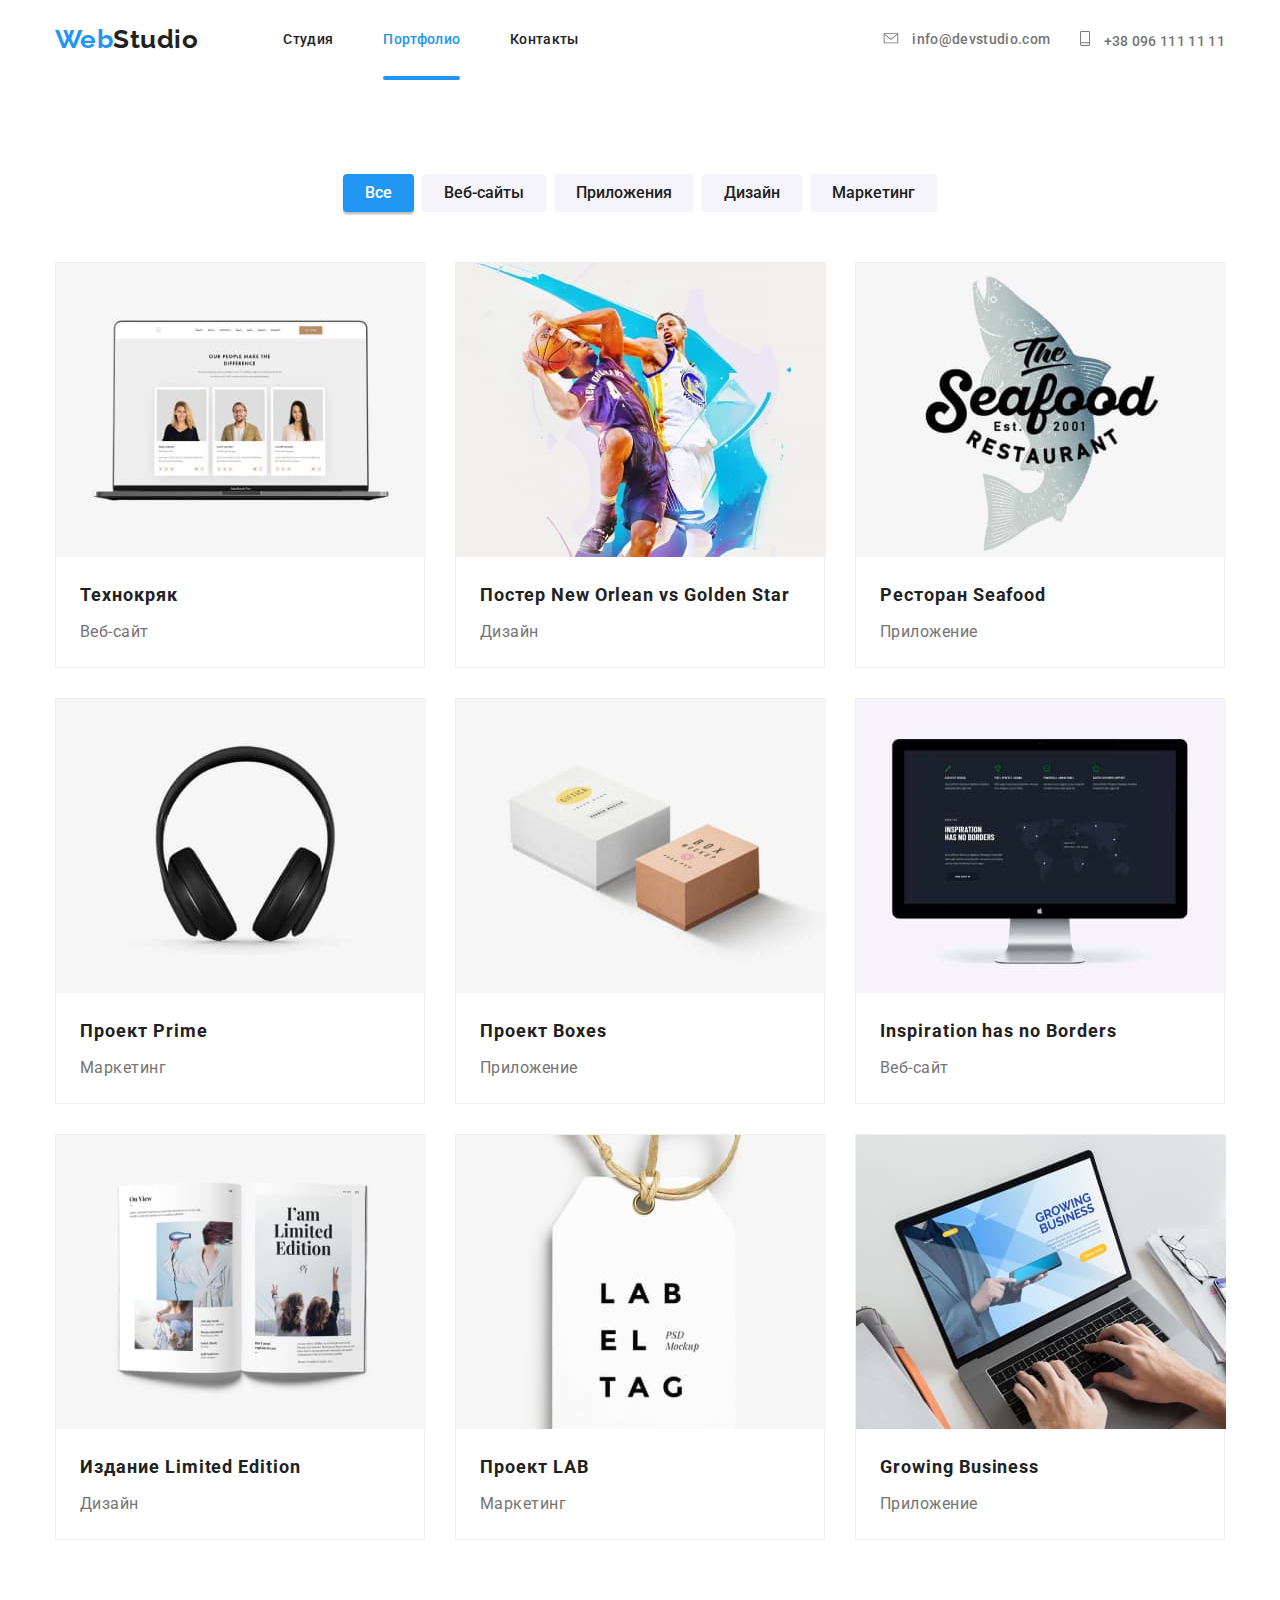
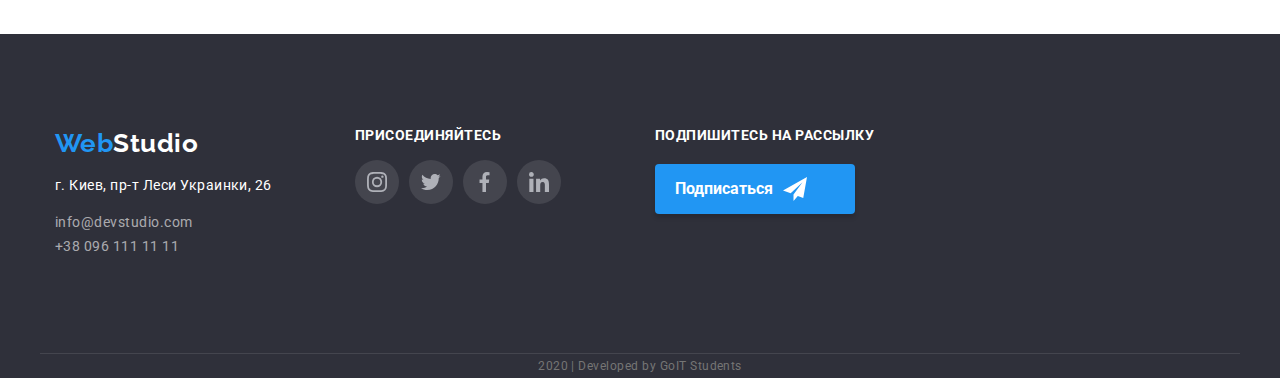
==== portfolio.html @ 700d6a3a "create rep" ====
<!DOCTYPE html>
<html lang="ru">

<head>
    <meta charset="UTF-8" />
    <meta name="viewport" content="width=device-width, initial-scale=1.0" />
    <title>Document</title>
    <link href="https://fonts.googleapis.com/css2?family=Raleway:wght@700&family=Roboto:wght@400;700;900&display=swap"
        rel="stylesheet">
    <link rel="stylesheet" href="./CSS/normalize.css">
    <link rel="stylesheet" href="./CSS/main.css" />
</head>

<body>
    <header>
        <div class="container">
            <a href="index.html" class="logo text-style-bold"><span class="logo-first"> Web</span>Studio</a>

            <nav>
                <ul class="site-nav list">
                    <li class="item">
                        <a href="index.html" class="main-menu link ">Студия</a>
                    </li>
                    <li class="item">
                        <a href="portfolio.html" class="main-menu link current-page">Портфолио</a>
                    </li>
                    <li class="item">
                        <a href="#" class="main-menu link">Контакты</a>
                    </li>
                </ul>
            </nav>
            <ul class="head-contact list">
                <li class="item">
                    <a href="mailto:info@devstudio.com" class="contacts-header link">
                        <svg class="mail-icon">
                            <use href="./img/symbol-defs.svg#icon-mail-logo"></use>
                        </svg>
                        info@devstudio.com </a>
                </li>
                <li class="item">
                    <a href="tel:+380961111111" class="contacts-header link">
                        <svg class="phone-icon">
                            <use href="./img/symbol-defs.svg#icon-logo-phone"></use>
                        </svg>
                        +38 096 111 11 11</a>
                </li>
            </ul>
        </div>
    </header>
    <main>
        <div class="container  container-filter">
            <ul class="list filter-list">
                <li class="item"> <button class="filter link-filter curent-filter"> Все </button> </li>
                <li class="item"> <button class="filter link-filter"> Веб-сайты </button> </li>
                <li class="item"> <button class="filter link-filter"> Приложения </button> </li>
                <li class="item"> <button class="filter link-filter"> Дизайн </button></li>
                <li class="item"> <button class="filter link-filter"> Маркетинг </button> </li>
            </ul>
        </div>
        <div class="container container-portfolio ">
            <section>
                <ul class="list portfolio-list">
                    <li class="item"><a href="#" class="portfolio-link-card">
                            <div class="overlay-portfolio">
                                <img src="./img/technokryak.jpg" alt="ноутбук">
                                <p class="portfolio-description">Технокряк это современная площадка распространения
                                    коронавируса.
                                    Компании используют эту платформу для
                                    цифрового шпионажа и атак на защищённые сервера конкурентов
                                </p>
                            </div>
                            <h2 class="portfolio-title text-style-bold">Технокряк</h2>
                            <p class="category-portfolio">Веб-сайт</p>

                        </a>
                    </li>

                    <li class="item"><a href="#" class="portfolio-link-card">
                            <div class="overlay-portfolio">
                                <img src="./img/poster-new-orlean.jpg" alt="баскетболл">
                                <p class="portfolio-description">Технокряк это современная площадка распространения
                                    коронавируса.
                                    Компании используют эту платформу для
                                    цифрового шпионажа и атак на защищённые сервера конкурентов
                                </p>
                            </div>
                            <h2 class="portfolio-title text-style-bold">Постер New Orlean vs Golden Star</h2>
                            <p class="category-portfolio">Дизайн</p>
                        </a>
                    </li>

                    <li class="item"><a href="#" class="portfolio-link-card">
                            <div class="overlay-portfolio">

                                <img src="./img/seafood.jpg" alt="логотоп ресторана">
                                <p class="portfolio-description">Технокряк это современная площадка распространения
                                    коронавируса.
                                    Компании используют эту платформу для
                                    цифрового шпионажа и атак на защищённые сервера конкурентов
                                </p>
                            </div>

                            <h2 class="portfolio-title text-style-bold">Ресторан Seafood </h2>
                            <p class="category-portfolio">Приложение</p>
                        </a>
                    </li>

                    <li class="item"><a href="#" class="portfolio-link-card">
                            <div class="overlay-portfolio">

                                <img src="./img/project-prime.jpg" alt="наушники">
                                <p class="portfolio-description">Технокряк это современная площадка распространения
                                    коронавируса.
                                    Компании используют эту платформу для
                                    цифрового шпионажа и атак на защищённые сервера конкурентов
                                </p>
                            </div>

                            <h2 class="portfolio-title text-style-bold">Проект Prime </h2>
                            <p class="category-portfolio">Маркетинг</p>
                        </a>
                    </li>

                    <li class="item"><a href="#" class="portfolio-link-card">
                            <div class="overlay-portfolio">

                                <img src="./img/poject-boxes.jpg" alt="коробки">
                                <p class="portfolio-description">Технокряк это современная площадка распространения
                                    коронавируса.
                                    Компании используют эту платформу для
                                    цифрового шпионажа и атак на защищённые сервера конкурентов
                                </p>
                            </div>

                            <h2 class="portfolio-title text-style-bold">Проект Boxes </h2>
                            <p class="category-portfolio">Приложение</p>
                        </a>
                    </li>

                    <li class="item"><a href="#" class="portfolio-link-card">
                            <div class="overlay-portfolio">
                                <img src="./img/mac.jpg" alt="монитор">

                                <p class="portfolio-description">Технокряк это современная площадка распространения
                                    коронавируса.
                                    Компании используют эту платформу для
                                    цифрового шпионажа и атак на защищённые сервера конкурентов
                                </p>
                            </div>
                            <h2 class="portfolio-title text-style-bold">Inspiration has no Borders </h2>
                            <p class="category-portfolio">Веб-сайт</p>
                        </a>
                    </li>

                    <li class="item"><a href="#" class="portfolio-link-card">
                            <div class="overlay-portfolio">
                                <img src="./img/limited-edition.jpg" alt="книга">
                                <p class="portfolio-description">Технокряк это современная площадка распространения
                                    коронавируса.
                                    Компании используют эту платформу для
                                    цифрового шпионажа и атак на защищённые сервера конкурентов
                                </p>
                            </div>
                            <h2 class="portfolio-title text-style-bold">Издание Limited Edition </h2>
                            <p class="category-portfolio">Дизайн</p>
                        </a>
                    </li>

                    <li class="item"><a href="#" class="portfolio-link-card">
                            <div class="overlay-portfolio">
                                <img src="./img/project-lab.jpg" alt="бирка">
                                <p class="portfolio-description">Технокряк это современная площадка распространения
                                    коронавируса.
                                    Компании используют эту платформу для
                                    цифрового шпионажа и атак на защищённые сервера конкурентов
                                </p>
                            </div>

                            <h2 class="portfolio-title text-style-bold">Проект LAB </h2>
                            <p class="category-portfolio">Маркетинг</p>
                        </a>
                    </li>

                    <li class="item"><a href="#" class="portfolio-link-card">
                            <div class="overlay-portfolio">
                                <img src="./img/macbook.jpg" alt="ноутбук">
                                <p class="portfolio-description">Технокряк это современная площадка распространения
                                    коронавируса.
                                    Компании используют эту платформу для
                                    цифрового шпионажа и атак на защищённые сервера конкурентов
                                </p>
                            </div>
                            <h2 class="portfolio-title text-style-bold">Growing Business </h2>
                            <p class="category-portfolio">Приложение</p>
                        </a>
                    </li>

                </ul>
            </section>
        </div>
    </main>

    <footer>
        <div class="container">
            <div class="for-align">
                <a href="index.html" class="logo-footer text-style-bold"><span class="logo-first"> Web</span>Studio</a>
                <address>
                    <p class="adress">г. Киев, пр-т Леси Украинки, 26</p>
                    <a href=" mailto:info@devstudio.com" class="link footer-link">
                        info@devstudio.com
                    </a>
                    <a href="tel:+380961111111" class="link footer-link">+38 096 111 11 11</a>
                </address>
            </div>

            <div class="for-align">
                <h4 class="footer-title">присоединяйтесь</h4>
                <ul class="list social-networks footer-social-networks">
                    <li class="item">
                        <button class="but-social-net">
                            <svg class="soc-icon">
                                <use href="./img/symbol-defs.svg#icon-instagram"></use>
                            </svg>
                        </button>
                    </li>
                    <li class="item">
                        <button class="but-social-net">
                            <svg class="soc-icon">
                                <use href="./img/symbol-defs.svg#icon-twitter"></use>
                            </svg>
                        </button>
                    </li>
                    <li class="item">
                        <button class="but-social-net">
                            <svg class="soc-icon">
                                <use href="./img/symbol-defs.svg#icon-facebook"></use>
                            </svg>
                        </button>
                    </li>
                    <li class="item">
                        <button class="but-social-net">
                            <svg class="soc-icon">
                                <use href="./img/symbol-defs.svg#icon-linkedin"></use>
                            </svg>
                        </button>
                    </li>
                </ul>
            </div>
            <div class="for-align">
                <h4 class="footer-title">Подпишитесь на рассылку</h4>
                <button class="subscribe-btn text-style-bold">Подписаться
                    <svg class="send-icon">
                        <use href="./img/symbol-defs.svg#send-icon"></use>
                    </svg>
                </button>
            </div>
        </div>

        <p class="copyright">
            2020 | Developed by GoIT Students
        </p>
    </footer>
</body>

</html>
---- CSS/main.css ----
:root {
  --primary-text-color: #757575;
  --title-text-color: #212121;
  --accent-color: #2196f3;
  --primary-background-color: #ffffff;
  --button-text: #ffffff;
  --white-text: #ffffff;
}

html {
  box-sizing: border-box;
}

*,
*::before,
*::after {
  box-sizing: inherit;
}

body {
  background-color: var(--primary-background-color);
  color: var(--primary-text-color);
  font-family: Roboto, sans-serif;
  font-size: 14px;
  line-height: 1.71;
  letter-spacing: 0.03rem;
}

a {
  text-decoration: none;
}

footer {
  background-color: #2f303a;
}

figure {
  margin: 0;
  padding: 0;
}

.list {
  list-style: none;
  padding: 0;
  margin: 0;
}

.text-style-bold {
  font-weight: 700;
}

.container {
  width: 1200px;
  margin: 0 auto;
  padding: 94px 15px 94px 15px;
}

header>.container {
  display: flex;
  align-items: center;
  margin: 0 auto 0 auto;
  padding: 0 15px;
}

.site-nav {
  display: flex;
  margin-left: 85px;
}

.site-nav .item:not(:last-child) {
  margin-right: 50px;
}

/* contacts */
.head-contact {
  display: flex;
  margin-left: auto;
}


.head-contact .item+.item {
  margin-left: 30px;
}


.phone-icon {
  width: 10px;
  height: 15px;
  margin-right: 10px;
  fill: currentColor;
}

.mail-icon {
  width: 16px;
  height: 11px;
  margin-right: 10px;
  fill: currentColor;
}

.main-menu {
  display: block;
  padding: 32px 0 32px 0;

  font-weight: 500;
  font-size: 14px;
  line-height: 1.14;
  letter-spacing: 0.02rem;
  color: var(--title-text-color);

  transform: scale(1.0);
  transition: transform 250ms cubic-bezier(0.4, 0, 0.2, 1),
  color 250ms cubic-bezier(0.4, 0, 0.2, 1);

}

.main-menu:hover,
.main-menu:focus {
  transform: scale(1.1);
}

.current-page:hover,
.current-page:focus {
  transform: scale(1.0);
}

.current-page {
  position: relative;
  color: var(--accent-color);
}

.current-page::after {
  content: '';
  position: absolute;
  left: 0;
  bottom: 0;

  display: block;
  width: 100%;
  height: 4px;
  border: none;
  border-radius: 2px;
  background-color: var(--accent-color);
}



.logo {
  color: var(--title-text-color);
  font-family: Raleway, sans-serif;
  font-size: 26px;
  line-height: 1.2px;
}

.logo-first {
  color: #2196f3;
}

.link:hover,
.link:focus {
  color: var(--accent-color);
}

.contacts-header {
  display: block;
  font-weight: 500;
  font-size: 14px;
  line-height: 1.2;
  letter-spacing: 0.02rem;
  color: var(--primary-text-color);

  transform: scale(1.0);
  transition: transform 250ms cubic-bezier(0.4, 0, 0.2, 1),
              color 250ms cubic-bezier(0.4, 0, 0.2, 1);


}

.contacts-header:hover,
.contacts-header:focus {
  transform: scale(1.1);
}


.hero-section {

  margin: 0 auto;
  max-width: 1600px;
  height: 600px;
  text-align: center;
  background-image:
    linear-gradient(to right, rgba(47, 48, 58, 0.8), rgba(47, 48, 58, 0.8)),
    url(../img/hero-img.jpg);
}

.hero {
  display: inline-block;
  margin: 200px auto 30px 0px;
  padding: 0;
  font-weight: 900;
  font-size: 44px;
  line-height: 1.36;
  color: var(--white-text)
}

.button-primary {
  display: block;
  margin-left: auto;
  margin-right: auto;
  width: 200px;
  height: 50px;
  color: var(--button-text);
  background-color: var(--accent-color);
  font-size: 16px;
  line-height: 1.87;
}

.advantages {
  display: flex;
  justify-content: space-between;
  margin-left: auto;
  margin-right: auto;
}

.container-adv {
  padding-bottom: 0;
}

.background-icon {
  display: flex;
  width: 270px;
  height: 120px;
  background-color: #F5F4FA;
}

.background-icon>svg {
  max-width: 70px;
  max-height: 70px;
  margin: auto;
}


.qualities-title {
  margin-top: 30px;
  margin-bottom: 0;
  line-height: 1.14;
  text-transform: uppercase;
  color: var(--title-text-color);
}

.qualities-discr {
  display: flex;
  align-self: center;
  width: 270px;
  height: 75px;
  margin: 10px 0 0 0;
  width: 270px;
}

.section-title {
  margin: 0;
  padding-bottom: 50px;

  font-size: 36px;
  line-height: 0.8;
  text-align: center;
  color: var(--title-text-color);
}

.specializing {
  display: flex;
  justify-content: space-between;
  margin: 0;
}

.activity-list {
  display: flex;
  width: 370px;
  height: 70px;
  align-items: center;
  justify-content: center;

  position: absolute;
  bottom: 0;

  text-transform: uppercase;
  line-height: 1.14;
  text-align: center;
  color: var(--button-text);
  background-color: rgba(47, 48, 58, 0.8);
}

.activity {
  position: relative;
  max-height: 294px;

}

.section-command {
  background-color: #F5F4FA;
}

.employees {
  display: flex;
  justify-content: space-between;
}

.employees>.item {
  margin: 0;
  padding: 0;
  padding-bottom: 24px;
  background-color: var(--primary-background-color);

  box-shadow: 0px 2px 1px rgba(0, 0, 0, 0.2),
    0px 1px 1px rgba(0, 0, 0, 0.14),
    0px 1px 3px rgba(0, 0, 0, 0.12);
  border-radius: 0px 0px 4px 4px;
}


.employees .item:not(:last-child) {
  margin-right: 30px;
}

.team-name {
  margin: 30px auto 0 auto;
  text-align: center;
  font-weight: 500;
  font-size: 16px;
  line-height: 1.18;
  color: var(--title-text-color);
}

.empl-specialty {
  display: block;
  text-align: center;
  margin: 10px 0 0 0;
  font-size: 16px;
  line-height: 1.18;
}

.social-networks {
  display: flex;
  justify-content: center
}


.soc-icon {
  max-width: 20px;
  max-height: 20px;
}

.but-social-net {
  display: flex;
  align-items: center;
  justify-content: center;

  width: 44px;
  height: 44px;

  padding: 0;
  margin: 16px 0px 0 0;

  border: 0px;
  border-radius: 50%;
  background-color: var(--primary-background-color);
  fill: #afb1b8;

  transform: scale(1);
  transition: transform 250ms cubic-bezier(0.4, 0, 0.2, 1),
    background-color 250ms cubic-bezier(0.4, 0, 0.2, 1);


}

.but-social-net:hover,
.but-social-net:focus {

  transform: scale(1.1);
  cursor: pointer;


  background-color: var(--accent-color);
  fill: #f5f4fa
}


.social-networks>.item:not(:last-child) {
  margin-right: 10px;
}

.clients {
  display: flex;
  justify-content: center;
  align-items: center;
}



.clients>.item {


  width: 170px;
  height: 90px;


}

.clients .item+.item {
  margin-left: 30px;
}

.client-logo-link {
  display: flex;
  justify-content: center;
  align-items: center;
  width: 170px;
  height: 90px;
  border: 1px solid #afb1b8;
  border-radius: 4px;
  fill: #AFB1B8;

  transform: scale(1);
  transition: transform 250ms cubic-bezier(0.4, 0, 0.2, 1),
    fill 250ms cubic-bezier(0.4, 0, 0.2, 1),
    border-color 250ms cubic-bezier(0.4, 0, 0.2, 1);


}

.clients-logo {
  width: 45px;
  height: 50px;
}


.client-logo-link:hover,
.client-logo-link:focus {

  transform: scale(1.1);

  border-color: #2196F3;
  fill: #2196F3;
}

footer {
  margin: 0 auto;
}

.logo-footer {
  margin: 45px 147px 8px 0;

  color: var(--white-text);
  font-family: Raleway;
  font-size: 26px;
  line-height: 1.19;
}

.adress {
  font-style: normal;
  font-size: 14px;
  line-height: 1.7;
  color: var(--button-text);
  display: block;
}

footer>.container {
  display: flex;
}

.for-align {
  width: 300px;
  padding-top: 0px;
  padding-bottom: 0;
}

.footer-link {
  color: rgba(255, 255, 255, 0.6);
  font-style: normal;
}

.footer-title {
  display: block;
  text-align: left font-size: 14px;
  line-height: 1.14;
  letter-spacing: 0.03rem;
  text-transform: uppercase;
  color: var(--button-text);

  margin-bottom: 0;
  margin-top: 0;
}

footer address {
  display: flex;
  flex-direction: column;
}

.footer-social-networks>.item {
  margin-left: 0px;
  margin-right: auto;
  padding-left: 0;
}

footer .but-social-net {
  background-color: rgba(255, 255, 255, 0.1);

}

.subscribe-btn {
  display: flex;
  justify-content: center;
  align-items: center;

  width: 200px;
  height: 50px;
  margin-top: 20px;

  background-color: #2196F3;
  color: var(--button-text);

  box-shadow: 0px 4px 4px rgba(0, 0, 0, 0.15);
  border: none;
  border-radius: 4px;

  font-size: 16px;
  line-height: 1.87;

}

.send-icon {
  max-width: 24px;
  max-height: 24px;
  margin-left: 10px;
  margin-right: 28px;
}


.copyright {
  display: block;
  margin: 0 auto 0 auto;
  width: 1200px;
  border-top: 1px solid rgba(255, 255, 255, 0.1);
  text-align: center;

  font-size: 12px;
  line-height: 2;
  text-align: center;

}

/* portfolio  */

.container-filter {
  padding: 0;
  margin-top: 94px;
}

.filter-list {
  display: flex;
  justify-content: center;

}

.filter {
  padding: 6px 22px;
  font-weight: 500;
  font-size: 16px;
  line-height: 1.62;
  text-align: center;
  color: var(--title-text-color);
  background-color: #f5f4fa;
  border: none;
  border-radius: 4px;

  transition: background-color 250ms cubic-bezier(0.4, 0, 0.2, 1);

}


.filter-list>.item:not(:last-child) {
  margin-right: 8px;
}

.curent-filter,
.link-filter:hover,
.link-filter:focus {
  background-color: var(--accent-color);
  color: var(--button-text);
  box-shadow: 0px 2px 2px rgba(0, 0, 0, 0.12),
    0px 1px 2px rgba(0, 0, 0, 0.08),
    0px 3px 1px rgba(0, 0, 0, 0.1);
}

.container-portfolio {
  padding: 0 15px 0 15px;
  margin: 50px auto 94px auto;
}

.portfolio-title {
  display: block;
  margin: 0;
  padding: 20px 0 4px 24px;
  font-size: 18px;
  line-height: 2;
  letter-spacing: 0.06rem;
  color: var(--title-text-color);
}

.category-portfolio {
  margin: 0;
  padding-left: 24px;
  padding-bottom: 20px;
  font-size: 16px;
  line-height: 1.87;
  color: var(--primary-text-color);
}

.portfolio-description {
  position: absolute;
  top: 0;
  transform: translateY(100%);
  transition: transform 250ms cubic-bezier(0.4, 0, 0.2, 1);

  display: flex;
  width: 370px;
  height: 294px;
  padding: 63px 24px;
  margin: 0 auto;

  font-size: 18px;
  line-height: 1.56;
  color: var(--white-text);
  background-color: rgba(33, 150, 243, 0.9);

}

.overlay-portfolio {

  width: 370px;
  height: 294px;

  display: block;
  position: relative;
  overflow: hidden;

}

.portfolio-link-card:hover,
.portfolio-link-card:hover .portfolio-description {
  transform: translateY(0%);

}

.portfolio-link-card:focus,
.portfolio-link-card:focus .portfolio-description {
  transform: translateY(0%);

}

.portfolio-list {
  display: flex;
  flex-wrap: wrap;
}

.portfolio-list .item {
  width: calc((100% - 60px) / 3);
  margin-right: 30px;
  margin-bottom: 30px;
  border: 1px solid #EEEEEE;

}

.portfolio-list .item:nth-child(3n) {
  margin-right: 0px;
}

.portfolio-list .item:nth-last-child(-n + 3) {
  margin-bottom: 0px;
}

.portfolio-list>.item:hover,
.portfolio-list>.item:focus {
  box-shadow:
    1px 4px 6px rgba(0, 0, 0, 0.16),
    0px 4px 4px rgba(0, 0, 0, 0.06),
    0px 1px 1px rgba(0, 0, 0, 0.12);
}
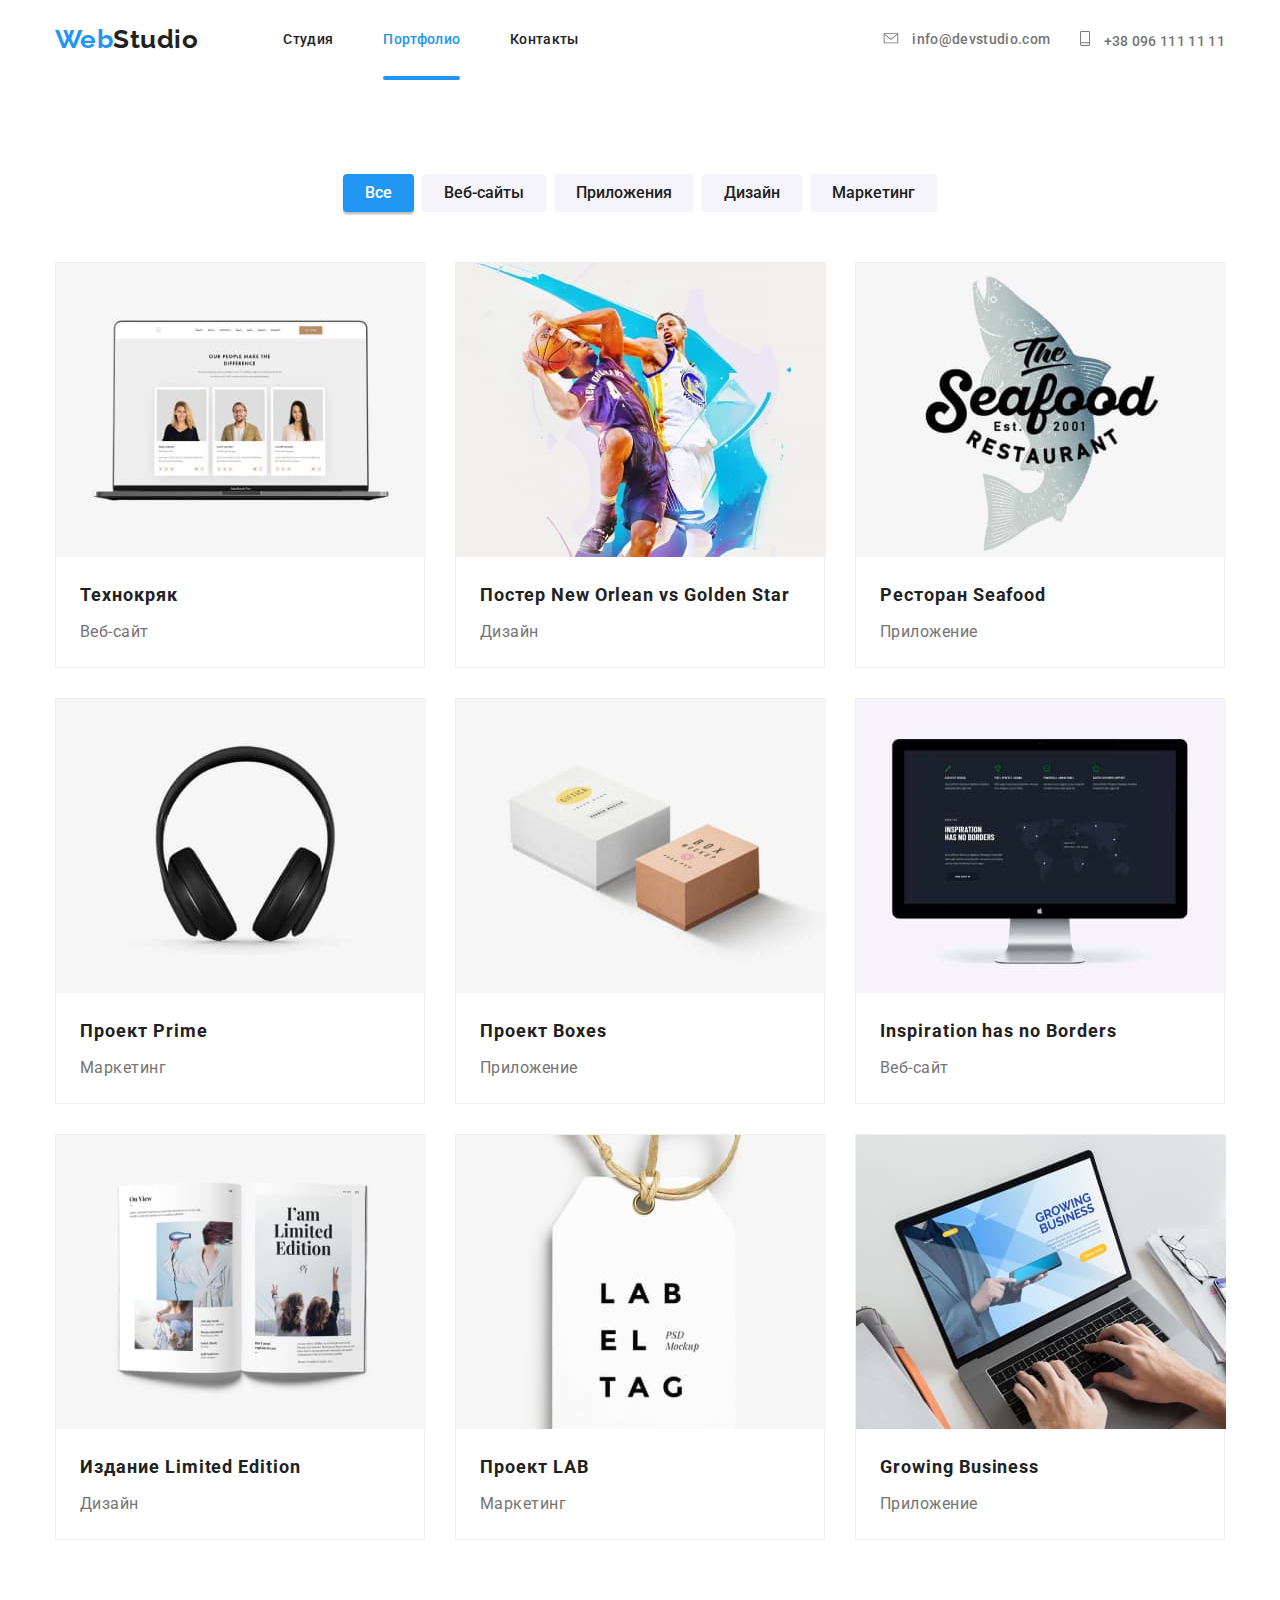
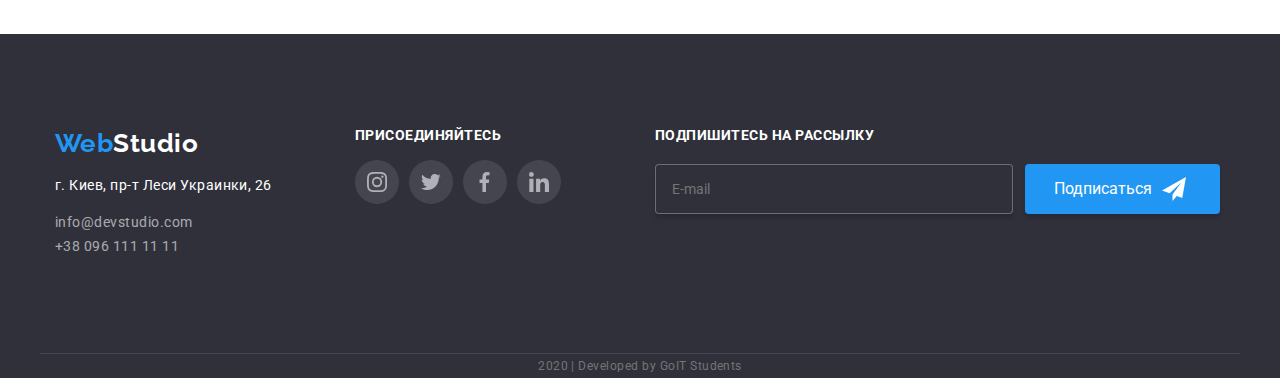
==== commit fbbc2b38: "fixed footer portfolio" ====
--- a/portfolio.html
+++ b/portfolio.html
@@ -248,18 +248,80 @@
             </div>
             <div class="for-align">
                 <h4 class="footer-title">Подпишитесь на рассылку</h4>
-                <button class="subscribe-btn text-style-bold">Подписаться
-                    <svg class="send-icon">
-                        <use href="./img/symbol-defs.svg#send-icon"></use>
-                    </svg>
-                </button>
+                <form class="subscribe-form">
+                    <input type="email" class="subscribe-input" name="subscribe" id="subscribe" placeholder="E-mail" />
+                    <label for="subscribe" class="subscribe-label"></label>
+
+                    <button class="subscribe-btn">
+                        Подписаться
+                        <svg class="send-icon">
+                            <use href="./img/symbol-defs.svg#send-icon"></use>
+                        </svg>
+                    </button>
+                </form>
             </div>
         </div>
-
         <p class="copyright">
             2020 | Developed by GoIT Students
         </p>
     </footer>
+
+    <div class="backdrop is-hidden" data-modal>
+        <div class="modal">
+            <form class="form">
+                <button class="closed-modal" data-modal-close>
+                    <svg class="close-icon">
+                        <use href="./img/symbol-defs.svg#icon-close-modal"></use>
+                    </svg>
+                </button>
+
+                <p class="modal-head text-style-bold">
+                    Оставьте свои данные, мы вам перезвоним
+                </p>
+                <div class="form-field">
+                    <input type="text" class="form-input" name="user name" id="name" placeholder=" " />
+                    <label for="name" class="form-label"> Имя </label>
+                    <svg class="modal-icon">
+                        <use href="./img/symbol-defs.svg#icon-person-modal"></use>
+                    </svg>
+                </div>
+
+                <div class="form-field">
+                    <input type="tel" class="form-input" name="user-phone" id="user-phone" placeholder=" " />
+                    <label for="user-phone" class="form-label"> Телефон </label>
+                    <svg class="modal-icon">
+                        <use href="./img/symbol-defs.svg#icon-phone-modal"></use>
+                    </svg>
+                </div>
+
+                <div class="form-field">
+                    <input type="email" class="form-input" name="user-email" id="email" placeholder=" " />
+                    <label for="email" class="form-label"> Почта </label>
+                    <svg class="modal-icon">
+                        <use href="./img/symbol-defs.svg#icon-email-modal"></use>
+                    </svg>
+                </div>
+
+                <div class="form-field">
+                    <textarea name="comment" class="form-input" id="comment" placeholder=" "></textarea>
+                    <label for="comment" class="form-label comment-label"> Комментарий </label>
+                </div>
+
+                <label class="checkbox-label">
+                    <input class="checkbox" type="checkbox" name="check" id="checkbox" />
+                    <span class="checkbox-icon"></span>
+
+                    Соглашаюсь с рассылкой и принимаю
+                    <a href="#" class="link mailing-link"> Условия договора </a>
+                </label>
+
+                <button type="submit" class="submit-btn text-style-bold">
+                    Отправить
+                </button>
+            </form>
+        </div>
+    </div>
+    <script src="./JS/modal.js"></script>
 </body>
 
 </html>--- a/CSS/main.css
+++ b/CSS/main.css
@@ -109,7 +109,7 @@
 
   transform: scale(1.0);
   transition: transform 250ms cubic-bezier(0.4, 0, 0.2, 1),
-  color 250ms cubic-bezier(0.4, 0, 0.2, 1);
+    color 250ms cubic-bezier(0.4, 0, 0.2, 1);
 
 }
 
@@ -170,7 +170,7 @@
 
   transform: scale(1.0);
   transition: transform 250ms cubic-bezier(0.4, 0, 0.2, 1),
-              color 250ms cubic-bezier(0.4, 0, 0.2, 1);
+    color 250ms cubic-bezier(0.4, 0, 0.2, 1);
 
 
 }
@@ -514,6 +514,7 @@
   width: 200px;
   height: 50px;
   margin-top: 20px;
+  padding-left: 29px;
 
   background-color: #2196F3;
   color: var(--button-text);
@@ -532,6 +533,7 @@
   max-height: 24px;
   margin-left: 10px;
   margin-right: 28px;
+  fill: #ffffff;
 }
 
 
@@ -684,4 +686,243 @@
     1px 4px 6px rgba(0, 0, 0, 0.16),
     0px 4px 4px rgba(0, 0, 0, 0.06),
     0px 1px 1px rgba(0, 0, 0, 0.12);
+}
+
+/* modal */
+
+.backdrop {
+  position: fixed;
+  top: 0;
+  left: 0;
+
+  width: 100%;
+  height: 100%;
+
+  background-color: rgba(0, 0, 0, 0.2);
+
+}
+
+.backdrop.is-hidden {
+  opacity: 0;
+  pointer-events: none;
+}
+
+.modal {
+  position: absolute;
+  top: 50%;
+  left: 50%;
+  transform: translate(-50%, -50%);
+
+  width: 528px;
+  height: 581px;
+  padding: 40px;
+
+  background-color: var(--primary-background-color);
+  border-radius: 4px;
+  border: 1px solid #2196F3;
+
+  box-shadow: 0px 2px 1px rgba(0, 0, 0, 0.2),
+    0px 1px 1px rgba(0, 0, 0, 0.14),
+    0px 1px 3px rgba(0, 0, 0, 0.12);
+
+}
+
+.closed-modal {
+  position: absolute;
+  right: 0;
+  top: 0;
+}
+
+.modal-head {
+  font-size: 20px;
+  line-height: 1.15;
+  color: var(--title-text-color);
+  margin: 0 0 30px 0;
+}
+
+
+textarea {
+  resize: none;
+}
+
+.form-field {
+  display: flex;
+  flex-direction: column;
+  /* border: 1px solid rgba(33, 33, 33, 0.2);
+  border-radius: 4px; */
+  margin-bottom: 28px;
+}
+
+.form-label {
+  position: absolute;
+  transform: translateY(-50%);
+  top: 50%;
+  left: 42px;
+  transition: 250ms cubic-bezier(0.4, 0, 0.2, 1);
+  border: none;
+}
+
+.comment-label {
+  top: 12px;
+  left: 16px;
+}
+
+
+.form-input {
+  border: 1px solid rgba(33, 33, 33, 0.2);
+  border-radius: 4px;
+  padding: 12px 0 12px 42px;
+
+}
+
+.form-field textarea {
+  padding: 12px 16px;
+  height: 120px;
+}
+
+.form-field {
+  position: relative;
+}
+
+.modal-icon {
+  max-width: 18px;
+  max-height: 18px;
+  position: absolute;
+  transform: translate(-50%, -50%);
+  top: 50%;
+  left: 16px;
+
+}
+
+.close-icon {
+  width: 18px;
+  height: 18px;
+  fill: #000000;
+
+}
+
+.closed-modal {
+  width: 30px;
+  height: 30px;
+
+  display: flex;
+  align-items: center;
+  justify-content: center;
+
+  position: absolute;
+  top: 8px;
+  right: 8px;
+
+
+  padding: 0;
+  background-color: var(--primary-background-color);
+  border: 1px solid rgba(0, 0, 0, 0.1);
+  border-radius: 50%;
+}
+
+.closed-modal:hover .close-icon {
+  fill: #2196F3;
+}
+
+.submit-btn {
+  display: block;
+  width: 200px;
+  height: 50px;
+  margin: 30px auto 40px auto;
+  padding: 0;
+
+  background: #188CE8;
+  box-shadow: 0px 4px 4px rgba(0, 0, 0, 0.15);
+  border: none;
+  border-radius: 4px;
+
+  color: var(--button-text);
+  font-size: 16px;
+  line-height: 1.87;
+}
+
+.mailing-link {
+  color: var(--accent-color);
+  text-decoration: underline;
+}
+
+
+/* .form-field:focus-within .form-label, */
+.form-input:focus+.form-label,
+.form-input:not(:placeholder-shown)+.form-label {
+  transform: translateY(-50%);
+  top: -16px;
+  left: 16px;
+
+  color: var(--accent-color);
+  fill: #2196F3;
+}
+
+
+.form-input:focus {
+  border: 1px solid #2196F3;
+  outline: transparent;
+}
+
+.form-input:focus~.modal-icon {
+  fill: #2196F3;
+}
+
+.checkbox {
+  /* -webkit-appearance: none;
+ -moz-appearance: none;
+ appearance: none; */
+  position: absolute;
+  width: 1px;
+  height: 1px;
+  margin: -1px;
+  border: 0;
+  padding: 0;
+
+  white-space: nowrap;
+  clip-path: inset(100%);
+  clip: rect(0 0 0 0);
+  overflow: hidden;
+  position: absolute;
+}
+
+.checkbox-label {
+  display: flex;
+  align-items: center;
+}
+
+.checkbox-icon {
+  display: inline-block;
+  width: 16px;
+  height: 15px;
+  margin-right: 8px;
+
+  border: 2px solid #212121;
+  border-radius: 4px;
+}
+
+.checkbox:checked+.checkbox-icon {
+  border-color: var(--accent-color);
+  background-color: var(--accent-color);
+  background-image: url(../img/checkin.svg);
+
+  background-size: contain;
+  background-origin: border-box;
+}
+
+.subscribe-form {
+  display: flex;
+}
+
+.subscribe-input {
+  min-width: 358px;
+  height: 50px;
+  margin-top: 20px;
+  margin-right: 12px;
+  padding-left: 16px;
+  background-color: #2F303A;
+  color: var(--button-text);
+  border: 1px solid rgba(255, 255, 255, 0.3);
+  border-radius: 4px;
+  box-shadow: 0px 4px 4px rgba(0, 0, 0, 0.15);
 }